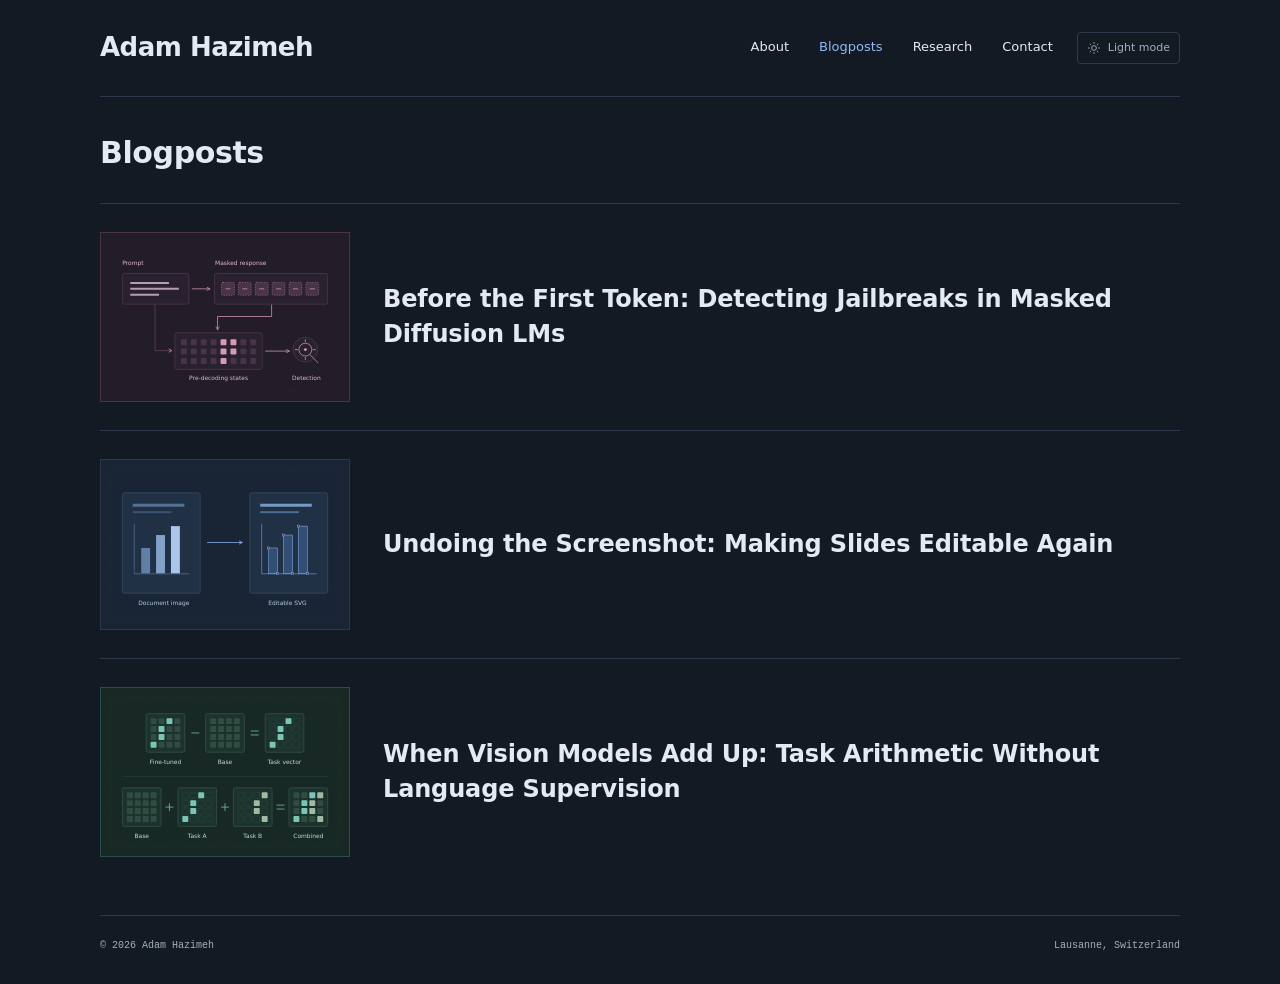
==== blog.html @ f1c30d7b "Redesign website with dark mode and upcoming blogposts" ====
<!doctype html>
<html lang="en" data-color-scheme="dark">
  <head>
    <meta charset="utf-8">
    <meta name="color-scheme" content="dark light">
    <meta name="viewport" content="width=device-width, initial-scale=1">
    <meta name="description" content="Upcoming blogposts by Adam Hazimeh on jailbreak detection, semantic document derendering, and task arithmetic.">
    <title>Blogposts — Adam Hazimeh</title>
    <link rel="icon" href="data:,">
    <script src="appearance.js"></script>
    <link rel="stylesheet" href="style.css">
  </head>
  <body>
    <a class="skip-link" href="#main">Skip to main content</a>
    <div class="page">
      <header class="site-header">
        <a class="name" href="index.html">Adam Hazimeh</a>
        <div class="header-actions">
          <nav class="site-nav" aria-label="Main navigation">
            <a href="index.html#about">About</a>
            <a href="blog.html" aria-current="page">Blogposts</a>
            <a href="index.html#publications">Research</a>
            <a href="index.html#contact">Contact</a>
          </nav>
          <button class="theme-toggle" type="button" data-theme-toggle aria-label="Switch to light mode" aria-pressed="false" hidden>
            <svg viewBox="0 0 20 20" aria-hidden="true" fill="none" stroke="currentColor" stroke-width="1.3">
              <circle cx="10" cy="10" r="3.4" />
              <path d="M10 1.5V4M10 16V18.5M1.5 10H4M16 10H18.5M4 4L5.8 5.8M14.2 14.2L16 16M4 16L5.8 14.2M14.2 5.8L16 4" />
            </svg>
            <span data-theme-label>Light mode</span>
          </button>
        </div>
      </header>
      <main id="main">
        <header class="writing-hero">
          <h1>Blogposts</h1>
        </header>
        <section aria-label="Upcoming blogposts">
          <ul class="post-list blog-posts">
            <li class="post">
              <div class="post-illustration" data-topic="alignment">
                <img class="theme-image-light" src="illustrations/jailbreak-detection.svg" width="500" height="340" alt="A prompt and masked response tokens lead to inspection of internal model states before decoding." loading="lazy">
                <img class="theme-image-dark" src="illustrations/jailbreak-detection-dark.svg" width="500" height="340" alt="A prompt and masked response tokens lead to inspection of internal model states before decoding." loading="lazy">
              </div>
              <h2 class="post-title">Before the First Token: Detecting Jailbreaks in Masked Diffusion LMs</h2>
            </li>
            <li class="post">
              <div class="post-illustration" data-topic="derendering">
                <img class="theme-image-light" src="illustrations/derendering.svg" width="500" height="340" alt="A document image reconstructed as editable vector shapes." loading="lazy">
                <img class="theme-image-dark" src="illustrations/derendering-dark.svg" width="500" height="340" alt="A document image reconstructed as editable vector shapes." loading="lazy">
              </div>
              <h2 class="post-title">Undoing the Screenshot: Making Slides Editable Again</h2>
            </li>
            <li class="post">
              <div class="post-illustration" data-topic="merging">
                <img class="theme-image-light" src="illustrations/task-arithmetic.svg" width="500" height="340" alt="Subtracting base-model weights from fine-tuned weights gives a task vector; adding task vectors to the base combines weight changes." loading="lazy">
                <img class="theme-image-dark" src="illustrations/task-arithmetic-dark.svg" width="500" height="340" alt="Subtracting base-model weights from fine-tuned weights gives a task vector; adding task vectors to the base combines weight changes." loading="lazy">
              </div>
              <h2 class="post-title">When Vision Models Add Up: Task Arithmetic Without Language Supervision</h2>
            </li>
          </ul>
        </section>
      </main>
      <footer class="site-footer">
        <span>© 2026 Adam Hazimeh</span>
        <span>Lausanne, Switzerland</span>
      </footer>
    </div>
  </body>
</html>
---- style.css ----
:root {
  color-scheme: dark;
  --paper: #131a23;
  --ink: #e3eaf3;
  --muted: #a3afc0;
  --accent: #91b9f6;
  --line: #2d394a;
  --tint: #1b2634;
  --selection: #354a65;
  --alignment-accent: #d69ab5;
  --alignment-line: #4a3443;
  --alignment-surface: #231c29;
  --merging-accent: #79c6b7;
  --merging-line: #294d48;
  --merging-surface: #182925;
}

:root[data-color-scheme="light"] {
  color-scheme: light;
  --paper: #f8f9fb;
  --ink: #202735;
  --muted: #677080;
  --accent: #2454cb;
  --line: #d8dee7;
  --tint: #edf1f8;
  --selection: #c9d8ff;
  --alignment-accent: #803657;
  --alignment-line: #b49aad;
  --alignment-surface: #f4eff5;
  --merging-accent: #176b61;
  --merging-line: #a7c0b5;
  --merging-surface: #eff6f3;
}

*, *::before, *::after { box-sizing: border-box; }
html { scroll-behavior: smooth; scroll-padding-top: 2rem; }
body {
  margin: 0;
  color: var(--ink);
  background: var(--paper);
  font: 14px/1.75 system-ui, -apple-system, BlinkMacSystemFont, 'Segoe UI', sans-serif;
  -webkit-font-smoothing: antialiased;
}
button { font: inherit; }
a { color: inherit; text-underline-offset: .2em; }
a:hover { text-decoration-thickness: 2px; }
img, svg { display: block; max-width: 100%; }
h1, h2, h3, p, figure { margin: 0; }
::selection { background: var(--selection); color: var(--ink); }
:focus-visible { outline: 2px solid var(--accent); outline-offset: 5px; border-radius: 2px; }
.skip-link {
  position: fixed;
  left: 1rem;
  top: -5rem;
  z-index: 100;
  padding: .7rem 1rem;
  color: #111;
  background: #fff;
}
.skip-link:focus { top: 1rem; }
.sr-only {
  position: absolute;
  width: 1px;
  height: 1px;
  padding: 0;
  margin: -1px;
  overflow: hidden;
  clip: rect(0, 0, 0, 0);
  white-space: nowrap;
  border: 0;
}

.page { max-width: 1168px; padding: 0 44px; margin: auto; }
.site-header {
  display: flex;
  align-items: center;
  justify-content: space-between;
  gap: 1.5rem;
  padding: 25px 0;
  border-bottom: 1px solid var(--line);
}
.site-identity { font: inherit; }
.name { font-size: 26px; font-weight: 700; letter-spacing: -.5px; white-space: nowrap; text-decoration: none; }
.header-actions { display: flex; align-items: center; gap: 24px; }
.site-nav { display: flex; gap: 30px; font-size: 13px; }
.site-nav a { text-decoration: none; }
.site-nav a[aria-current] { color: var(--accent); }
.theme-toggle {
  display: inline-flex;
  align-items: center;
  gap: 7px;
  padding: 7px 9px;
  color: var(--muted);
  background: transparent;
  border: 1px solid var(--line);
  border-radius: 4px;
  font-size: 11px;
  line-height: 1.5;
  white-space: nowrap;
  cursor: pointer;
}
.theme-toggle[hidden] { display: none; }
.theme-toggle:hover { color: var(--ink); border-color: var(--muted); }
.theme-toggle svg { width: 14px; height: 14px; }
.theme-image-light { display: none; }
:root[data-color-scheme="light"] .theme-image-light { display: block; }
:root[data-color-scheme="light"] .theme-image-dark { display: none; }

.hero {
  display: grid;
  grid-template-columns: minmax(0, 1.35fr) minmax(0, 1fr);
  align-items: center;
  gap: 54px;
  padding: 39px 0 38px;
}
.intro { max-width: 650px; font-size: 15px; line-height: 1.9; }
.intro a { text-decoration-color: var(--line); }
.profile-research { margin-top: 17px; font-size: 15px; line-height: 1.9; }
.profile-background { max-width: 620px; margin-top: 17px; color: var(--muted); font-size: 13px; line-height: 1.9; }
.hero-links { display: flex; flex-wrap: wrap; gap: 23px; margin-top: 24px; color: var(--accent); font-size: 12px; }
.text-link { display: inline-flex; align-items: baseline; gap: .5rem; text-decoration: none; }
.text-link:hover { text-decoration: underline; }

/* Each slide keeps its topic palette when shown in the static gallery. */
[data-theme="alignment"] { --topic-accent: var(--alignment-accent); --topic-line: var(--alignment-line); }
[data-theme="merging"] { --topic-accent: var(--merging-accent); --topic-line: var(--merging-line); }
.research-slideshow { min-width: 0; align-self: center; }
.illustration-slide + .illustration-slide { margin-top: 22px; }
.is-rotating .illustration-slide { margin: 0; }
.illustration-slide[hidden] { display: none; }
.illustration-slide img { width: 100%; height: auto; border: 1px solid var(--topic-line); }
.illustration-slide figcaption { min-height: 50px; padding-top: 12px; color: var(--muted); font-size: 12px; line-height: 1.7; }
.illustration-slide figcaption strong { color: var(--topic-accent); font-weight: 550; }
.slide-progress { display: none; width: 100%; height: 2px; margin-top: 11px; overflow: hidden; background: var(--topic-line); }
.is-rotating .slide-progress { display: block; }
.slide-progress-fill { display: block; width: 100%; height: 100%; background: var(--topic-accent); transform: scaleX(0); transform-origin: left center; }

.content-section { margin-bottom: 38px; }
.section-head { display: flex; align-items: baseline; justify-content: space-between; gap: 1.5rem; margin-bottom: 12px; }
.section-head h2 { font-size: 21px; font-weight: 600; letter-spacing: -.2px; }
.section-head > a { color: var(--accent); font-size: 12px; }
.section-note { margin-bottom: 14px; color: var(--muted); font-size: 11px; line-height: 1.6; }
.post-list, .publication-list { list-style: none; padding: 0; margin: 0; }
.writing-section { padding-top: 25px; }
.post {
  display: grid;
  grid-template-columns: 190px minmax(0, 1fr);
  gap: 0 27px;
  padding: 24px 0;
  border-top: 1px solid var(--line);
}
.post-illustration { grid-column: 1; grid-row: 1; align-self: start; border: 1px solid var(--line); background: var(--tint); }
.post-illustration img { width: 100%; height: auto; }
.post-illustration[data-topic="alignment"] { border-color: var(--alignment-line); background: var(--alignment-surface); }
.post-illustration[data-topic="merging"] { border-color: var(--merging-line); background: var(--merging-surface); }
.post-title { display: inline-block; grid-column: 2; grid-row: 1; align-self: center; font-size: 21px; font-weight: 550; line-height: 1.45; letter-spacing: -.15px; }
.writing-hero { padding: 36px 0 31px; }
.writing-hero h1 { font-size: 30px; font-weight: 600; line-height: 1.3; letter-spacing: -.4px; }
.blog-posts { padding-bottom: 30px; }
.blog-posts .post { grid-template-columns: 250px minmax(0, 1fr); column-gap: 33px; padding: 28px 0; }
.blog-posts .post-title { font-size: 24px; }

.publication {
  display: grid;
  grid-template-columns: 51px minmax(0, 1fr);
  gap: 19px;
  padding: 24px 0;
  border-top: 1px solid var(--line);
}
.publication-year { padding-top: 4px; color: var(--muted); font: 11px/1.7 ui-monospace, SFMono-Regular, Menlo, monospace; }
.publication-info { display: grid; grid-template-columns: minmax(0, 1fr) 180px; column-gap: 40px; }
.publication-title { display: inline-block; font-size: 16px; font-weight: 550; line-height: 1.55; text-decoration: none; }
a.publication-title:hover { text-decoration: underline; }
.publication-authors { grid-column: 1; margin-top: 7px; color: var(--muted); font-size: 12px; line-height: 1.75; }
.publication-authors strong { font-weight: 600; }
.publication-venue { grid-column: 2; grid-row: 1 / span 2; align-self: start; padding-top: 3px; color: var(--accent); font-size: 11px; line-height: 1.8; }

.contact-section { display: grid; grid-template-columns: 1fr 1fr; column-gap: 60px; align-items: start; padding-top: 30px; }
.contact-section .section-head { grid-column: 1 / -1; }
.contact-section .email { color: var(--accent); font-size: 18px; text-decoration: none; }
.contact-section p { grid-column: 1; margin-top: 12px; color: var(--muted); font-size: 12px; }
.contact-links { display: flex; flex-wrap: wrap; gap: 9px 20px; grid-column: 2; grid-row: 2; justify-content: flex-end; padding-top: 5px; font-size: 12px; }
.contact-links a { text-decoration: none; }
.contact-links a:hover { text-decoration: underline; }
.site-footer { display: flex; justify-content: space-between; gap: 1rem; padding: 22px 0 30px; border-top: 1px solid var(--line); color: var(--muted); font: 10px/1.6 ui-monospace, SFMono-Regular, Menlo, monospace; }

@media (max-width: 1050px) {
  .header-actions { gap: 17px; }
  .site-nav { gap: 20px; }
  .hero { align-items: start; gap: 32px; }
  .intro, .profile-research { font-size: 14px; }
  .publication-info { grid-template-columns: minmax(0, 1fr) 160px; gap: 0 26px; }
}

@media (max-width: 720px) {
  .page { padding-inline: 23px; }
  .site-header { display: grid; grid-template-columns: 1fr auto; gap: 18px 12px; }
  .site-header > .site-identity, .site-header > .name { grid-column: 1; grid-row: 1; }
  .header-actions { display: contents; }
  .name { font-size: 24px; }
  .site-nav { grid-column: 1 / -1; grid-row: 2; flex-wrap: wrap; gap: 24px; font-size: 12px; }
  .theme-toggle { grid-column: 2; grid-row: 1; padding: 6px 7px; font-size: 10px; }
  .hero { grid-template-columns: 1fr; gap: 31px; padding: 34px 0; }
  .intro, .profile-research { line-height: 1.85; }
  .profile-background { font-size: 12px; }
  .hero-links { gap: 20px; font-size: 11px; }
  .research-slideshow { width: 100%; max-width: 500px; }
  .illustration-slide figcaption { font-size: 11px; }
  .section-head h2 { font-size: 20px; }
  .section-head > a { font-size: 11px; }
  .post, .blog-posts .post { display: block; padding: 22px 0; }
  .post-illustration { margin-bottom: 18px; }
  .post-title, .blog-posts .post-title { font-size: 20px; }
  .writing-hero h1 { font-size: 28px; letter-spacing: -.35px; }
  .publication { grid-template-columns: 33px minmax(0, 1fr); gap: 12px; padding: 22px 0; }
  .publication-info { display: block; }
  .publication-authors, .publication-venue { font-size: 11px; }
  .publication-venue { margin-top: 8px; }
  .contact-section { display: block; }
  .contact-section p { margin: 14px 0; }
  .contact-links { justify-content: flex-start; padding-top: 0; }
  .site-footer { flex-wrap: wrap; }
}

@media (max-width: 600px) {
  .section-head { gap: .6rem; }
}

@media (max-width: 360px) {
  .theme-toggle [data-theme-label] { display: none; }
  .theme-toggle { padding: 8px; }
  .site-nav { gap: 16px; }
}

@media (prefers-reduced-motion: reduce) {
  html { scroll-behavior: auto; }
}

@media print {
  :root, :root[data-color-scheme="light"] { color-scheme: light; --paper: #fff; --ink: #111; --muted: #555; --line: #ddd; --tint: #f4f4f4; --accent: #2454cb; }
  body { background: #fff; color: #000; }
  a { text-decoration: none; }
  .site-nav, .skip-link, .theme-toggle, .slide-progress, .theme-image-dark { display: none !important; }
  .theme-image-light { display: block !important; }
}
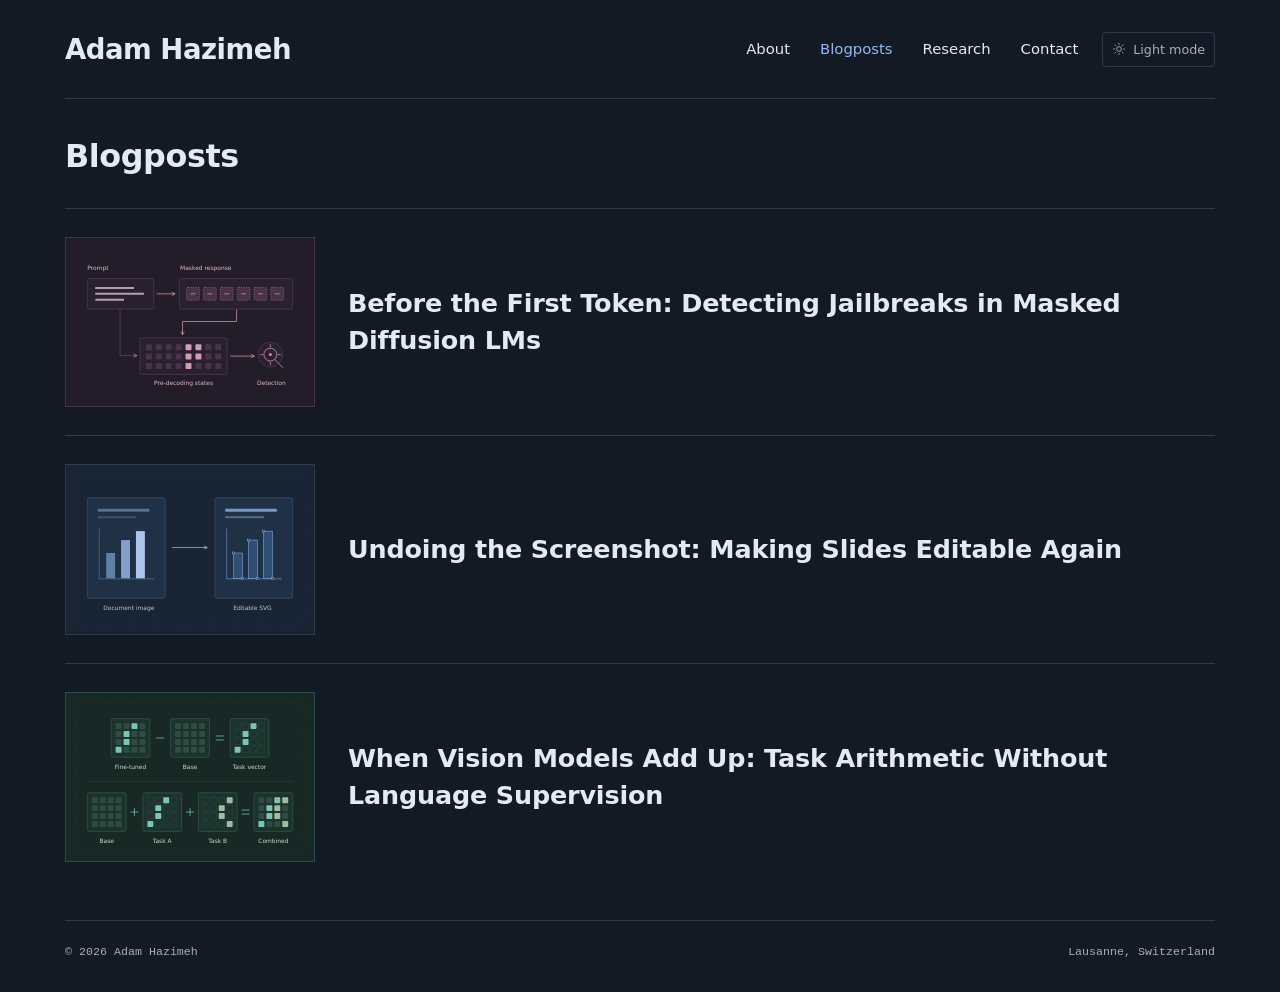
==== commit 8ca47557: "Refresh cached stylesheet after typography update" ====
--- a/blog.html
+++ b/blog.html
@@ -8,7 +8,7 @@
     <title>Blogposts — Adam Hazimeh</title>
     <link rel="icon" href="data:,">
     <script src="appearance.js"></script>
-    <link rel="stylesheet" href="style.css">
+    <link rel="stylesheet" href="style.css?v=af17ea6">
   </head>
   <body>
     <a class="skip-link" href="#main">Skip to main content</a>
--- a/style.css
+++ b/style.css
@@ -33,12 +33,17 @@
 }
 
 *, *::before, *::after { box-sizing: border-box; }
-html { scroll-behavior: smooth; scroll-padding-top: 2rem; }
+html {
+  /* Scale gently on wider screens while respecting the browser's base font size. */
+  font-size: clamp(1rem, .8rem + .325vw, 1.25rem);
+  scroll-behavior: smooth;
+  scroll-padding-top: 2rem;
+}
 body {
   margin: 0;
   color: var(--ink);
   background: var(--paper);
-  font: 14px/1.75 system-ui, -apple-system, BlinkMacSystemFont, 'Segoe UI', sans-serif;
+  font: 1rem/1.75 system-ui, -apple-system, BlinkMacSystemFont, 'Segoe UI', sans-serif;
   -webkit-font-smoothing: antialiased;
 }
 button { font: inherit; }
@@ -70,7 +75,7 @@
   border: 0;
 }
 
-.page { max-width: 1168px; padding: 0 44px; margin: auto; }
+.page { max-width: 73rem; padding: 0 44px; margin: auto; }
 .site-header {
   display: flex;
   align-items: center;
@@ -80,9 +85,9 @@
   border-bottom: 1px solid var(--line);
 }
 .site-identity { font: inherit; }
-.name { font-size: 26px; font-weight: 700; letter-spacing: -.5px; white-space: nowrap; text-decoration: none; }
+.name { font-size: 1.625rem; font-weight: 700; letter-spacing: -.5px; white-space: nowrap; text-decoration: none; }
 .header-actions { display: flex; align-items: center; gap: 24px; }
-.site-nav { display: flex; gap: 30px; font-size: 13px; }
+.site-nav { display: flex; gap: 30px; font-size: .875rem; }
 .site-nav a { text-decoration: none; }
 .site-nav a[aria-current] { color: var(--accent); }
 .theme-toggle {
@@ -94,7 +99,7 @@
   background: transparent;
   border: 1px solid var(--line);
   border-radius: 4px;
-  font-size: 11px;
+  font-size: .75rem;
   line-height: 1.5;
   white-space: nowrap;
   cursor: pointer;
@@ -113,11 +118,11 @@
   gap: 54px;
   padding: 39px 0 38px;
 }
-.intro { max-width: 650px; font-size: 15px; line-height: 1.9; }
+.intro { max-width: 40rem; line-height: 1.9; }
 .intro a { text-decoration-color: var(--line); }
-.profile-research { margin-top: 17px; font-size: 15px; line-height: 1.9; }
-.profile-background { max-width: 620px; margin-top: 17px; color: var(--muted); font-size: 13px; line-height: 1.9; }
-.hero-links { display: flex; flex-wrap: wrap; gap: 23px; margin-top: 24px; color: var(--accent); font-size: 12px; }
+.profile-research { margin-top: 17px; line-height: 1.9; }
+.profile-background { max-width: 40rem; margin-top: 17px; color: var(--muted); font-size: .875rem; line-height: 1.9; }
+.hero-links { display: flex; flex-wrap: wrap; gap: 23px; margin-top: 24px; color: var(--accent); font-size: .8125rem; }
 .text-link { display: inline-flex; align-items: baseline; gap: .5rem; text-decoration: none; }
 .text-link:hover { text-decoration: underline; }
 
@@ -129,7 +134,7 @@
 .is-rotating .illustration-slide { margin: 0; }
 .illustration-slide[hidden] { display: none; }
 .illustration-slide img { width: 100%; height: auto; border: 1px solid var(--topic-line); }
-.illustration-slide figcaption { min-height: 50px; padding-top: 12px; color: var(--muted); font-size: 12px; line-height: 1.7; }
+.illustration-slide figcaption { min-height: calc(3.4em + 12px); padding-top: 12px; color: var(--muted); font-size: .8125rem; line-height: 1.7; }
 .illustration-slide figcaption strong { color: var(--topic-accent); font-weight: 550; }
 .slide-progress { display: none; width: 100%; height: 2px; margin-top: 11px; overflow: hidden; background: var(--topic-line); }
 .is-rotating .slide-progress { display: block; }
@@ -137,9 +142,9 @@
 
 .content-section { margin-bottom: 38px; }
 .section-head { display: flex; align-items: baseline; justify-content: space-between; gap: 1.5rem; margin-bottom: 12px; }
-.section-head h2 { font-size: 21px; font-weight: 600; letter-spacing: -.2px; }
-.section-head > a { color: var(--accent); font-size: 12px; }
-.section-note { margin-bottom: 14px; color: var(--muted); font-size: 11px; line-height: 1.6; }
+.section-head h2 { font-size: 1.375rem; font-weight: 600; letter-spacing: -.2px; }
+.section-head > a { color: var(--accent); font-size: .8125rem; }
+.section-note { margin-bottom: 14px; color: var(--muted); font-size: .75rem; line-height: 1.6; }
 .post-list, .publication-list { list-style: none; padding: 0; margin: 0; }
 .writing-section { padding-top: 25px; }
 .post {
@@ -153,12 +158,12 @@
 .post-illustration img { width: 100%; height: auto; }
 .post-illustration[data-topic="alignment"] { border-color: var(--alignment-line); background: var(--alignment-surface); }
 .post-illustration[data-topic="merging"] { border-color: var(--merging-line); background: var(--merging-surface); }
-.post-title { display: inline-block; grid-column: 2; grid-row: 1; align-self: center; font-size: 21px; font-weight: 550; line-height: 1.45; letter-spacing: -.15px; }
+.post-title { display: inline-block; grid-column: 2; grid-row: 1; align-self: center; font-size: 1.375rem; font-weight: 550; line-height: 1.45; letter-spacing: -.15px; }
 .writing-hero { padding: 36px 0 31px; }
-.writing-hero h1 { font-size: 30px; font-weight: 600; line-height: 1.3; letter-spacing: -.4px; }
+.writing-hero h1 { font-size: 1.875rem; font-weight: 600; line-height: 1.3; letter-spacing: -.4px; }
 .blog-posts { padding-bottom: 30px; }
 .blog-posts .post { grid-template-columns: 250px minmax(0, 1fr); column-gap: 33px; padding: 28px 0; }
-.blog-posts .post-title { font-size: 24px; }
+.blog-posts .post-title { font-size: 1.5rem; }
 
 .publication {
   display: grid;
@@ -167,54 +172,51 @@
   padding: 24px 0;
   border-top: 1px solid var(--line);
 }
-.publication-year { padding-top: 4px; color: var(--muted); font: 11px/1.7 ui-monospace, SFMono-Regular, Menlo, monospace; }
-.publication-info { display: grid; grid-template-columns: minmax(0, 1fr) 180px; column-gap: 40px; }
-.publication-title { display: inline-block; font-size: 16px; font-weight: 550; line-height: 1.55; text-decoration: none; }
+.publication-year { padding-top: 4px; color: var(--muted); font: .75rem/1.7 ui-monospace, SFMono-Regular, Menlo, monospace; }
+.publication-info { display: grid; grid-template-columns: minmax(0, 1fr) 12rem; column-gap: 40px; }
+.publication-title { display: inline-block; font-size: 1.0625rem; font-weight: 550; line-height: 1.55; text-decoration: none; }
 a.publication-title:hover { text-decoration: underline; }
-.publication-authors { grid-column: 1; margin-top: 7px; color: var(--muted); font-size: 12px; line-height: 1.75; }
+.publication-authors { grid-column: 1; margin-top: 7px; color: var(--muted); font-size: .875rem; line-height: 1.75; }
 .publication-authors strong { font-weight: 600; }
-.publication-venue { grid-column: 2; grid-row: 1 / span 2; align-self: start; padding-top: 3px; color: var(--accent); font-size: 11px; line-height: 1.8; }
+.publication-venue { grid-column: 2; grid-row: 1 / span 2; align-self: start; padding-top: 3px; color: var(--accent); font-size: .8125rem; line-height: 1.8; }
 
 .contact-section { display: grid; grid-template-columns: 1fr 1fr; column-gap: 60px; align-items: start; padding-top: 30px; }
 .contact-section .section-head { grid-column: 1 / -1; }
-.contact-section .email { color: var(--accent); font-size: 18px; text-decoration: none; }
-.contact-section p { grid-column: 1; margin-top: 12px; color: var(--muted); font-size: 12px; }
-.contact-links { display: flex; flex-wrap: wrap; gap: 9px 20px; grid-column: 2; grid-row: 2; justify-content: flex-end; padding-top: 5px; font-size: 12px; }
+.contact-section .email { color: var(--accent); font-size: 1.125rem; text-decoration: none; }
+.contact-section p { grid-column: 1; margin-top: 12px; color: var(--muted); font-size: .875rem; }
+.contact-links { display: flex; flex-wrap: wrap; gap: 9px 20px; grid-column: 2; grid-row: 2; justify-content: flex-end; padding-top: 5px; font-size: .8125rem; }
 .contact-links a { text-decoration: none; }
 .contact-links a:hover { text-decoration: underline; }
-.site-footer { display: flex; justify-content: space-between; gap: 1rem; padding: 22px 0 30px; border-top: 1px solid var(--line); color: var(--muted); font: 10px/1.6 ui-monospace, SFMono-Regular, Menlo, monospace; }
+.site-footer { display: flex; justify-content: space-between; gap: 1rem; padding: 22px 0 30px; border-top: 1px solid var(--line); color: var(--muted); font: .6875rem/1.6 ui-monospace, SFMono-Regular, Menlo, monospace; }
 
 @media (max-width: 1050px) {
   .header-actions { gap: 17px; }
   .site-nav { gap: 20px; }
   .hero { align-items: start; gap: 32px; }
-  .intro, .profile-research { font-size: 14px; }
-  .publication-info { grid-template-columns: minmax(0, 1fr) 160px; gap: 0 26px; }
-}
-
-@media (max-width: 720px) {
+  .illustration-slide figcaption { min-height: calc(5.1em + 12px); }
+  .publication-info { grid-template-columns: minmax(0, 1fr) 10rem; gap: 0 26px; }
+}
+
+@media (max-width: 50rem) {
   .page { padding-inline: 23px; }
   .site-header { display: grid; grid-template-columns: 1fr auto; gap: 18px 12px; }
   .site-header > .site-identity, .site-header > .name { grid-column: 1; grid-row: 1; }
   .header-actions { display: contents; }
-  .name { font-size: 24px; }
-  .site-nav { grid-column: 1 / -1; grid-row: 2; flex-wrap: wrap; gap: 24px; font-size: 12px; }
-  .theme-toggle { grid-column: 2; grid-row: 1; padding: 6px 7px; font-size: 10px; }
+  .name { font-size: 1.5rem; }
+  .site-nav { grid-column: 1 / -1; grid-row: 2; flex-wrap: wrap; gap: 24px; font-size: .8125rem; }
+  .theme-toggle { grid-column: 2; grid-row: 1; padding: 6px 7px; font-size: .6875rem; }
   .hero { grid-template-columns: 1fr; gap: 31px; padding: 34px 0; }
   .intro, .profile-research { line-height: 1.85; }
-  .profile-background { font-size: 12px; }
-  .hero-links { gap: 20px; font-size: 11px; }
+  .hero-links { gap: 20px; }
   .research-slideshow { width: 100%; max-width: 500px; }
-  .illustration-slide figcaption { font-size: 11px; }
-  .section-head h2 { font-size: 20px; }
-  .section-head > a { font-size: 11px; }
+  .section-head h2 { font-size: 1.25rem; }
   .post, .blog-posts .post { display: block; padding: 22px 0; }
   .post-illustration { margin-bottom: 18px; }
-  .post-title, .blog-posts .post-title { font-size: 20px; }
-  .writing-hero h1 { font-size: 28px; letter-spacing: -.35px; }
+  .post-title, .blog-posts .post-title { font-size: 1.25rem; }
+  .writing-hero h1 { font-size: 1.75rem; letter-spacing: -.35px; }
   .publication { grid-template-columns: 33px minmax(0, 1fr); gap: 12px; padding: 22px 0; }
   .publication-info { display: block; }
-  .publication-authors, .publication-venue { font-size: 11px; }
+  .publication-authors, .publication-venue { font-size: .8125rem; }
   .publication-venue { margin-top: 8px; }
   .contact-section { display: block; }
   .contact-section p { margin: 14px 0; }
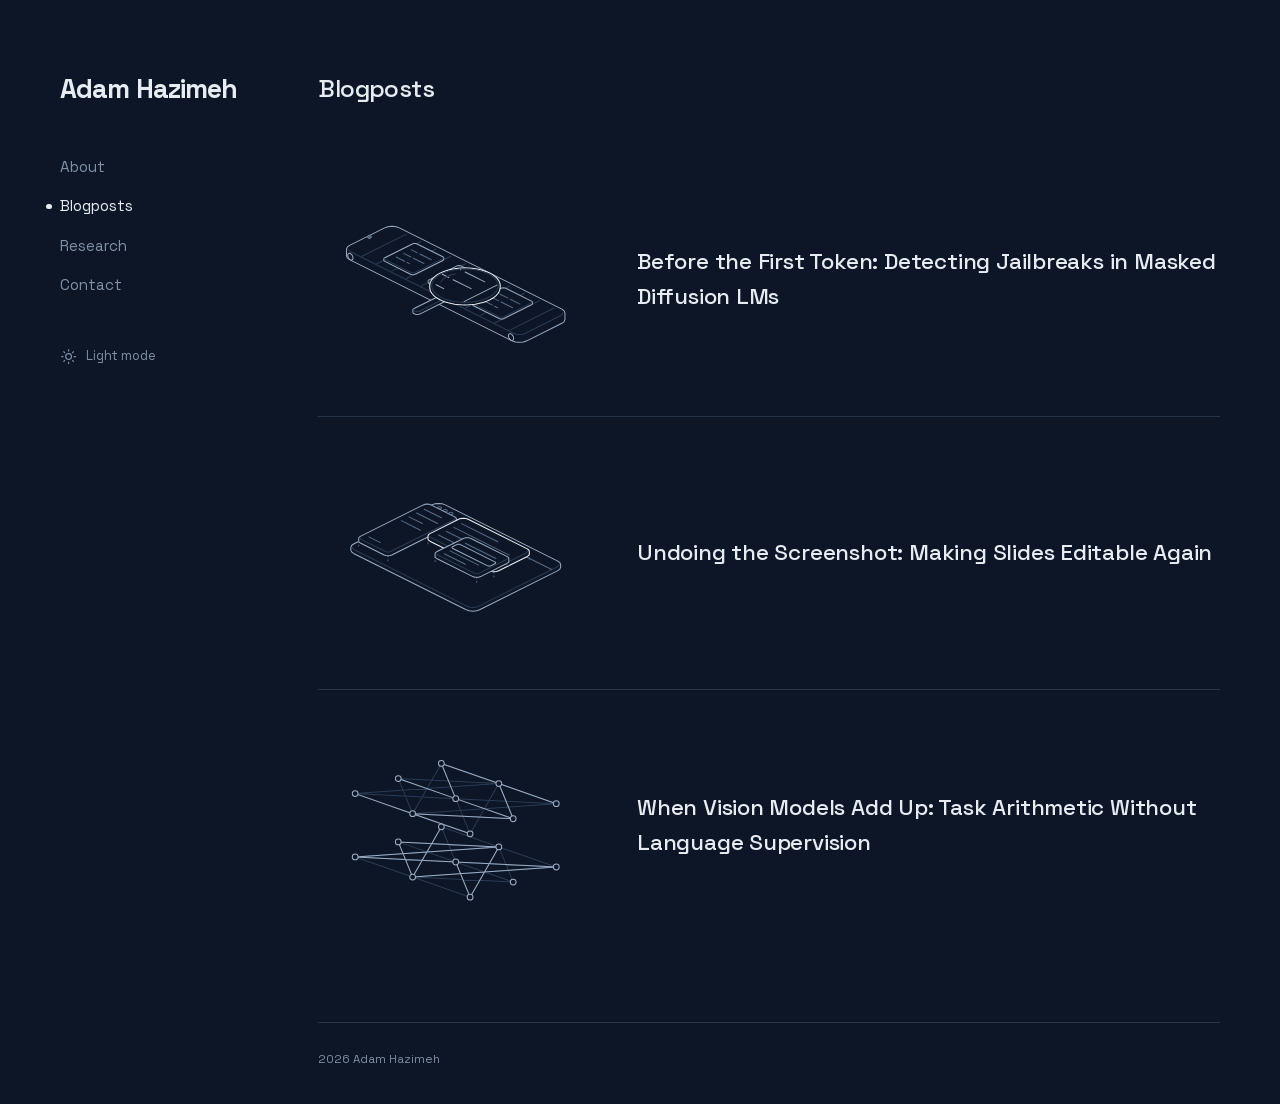
==== commit 33e05a66: "Publish Hairline design with Space Grotesk" ====
--- a/blog.html
+++ b/blog.html
@@ -2,69 +2,70 @@
 <html lang="en" data-color-scheme="dark">
   <head>
     <meta charset="utf-8">
+    <meta name="viewport" content="width=device-width, initial-scale=1">
     <meta name="color-scheme" content="dark light">
-    <meta name="viewport" content="width=device-width, initial-scale=1">
-    <meta name="description" content="Upcoming blogposts by Adam Hazimeh on jailbreak detection, semantic document derendering, and task arithmetic.">
+    <meta name="format-detection" content="email=no">
+    <meta name="description" content="Upcoming blogposts by Adam Hazimeh on AI alignment, semantic document derendering, and task arithmetic.">
     <title>Blogposts — Adam Hazimeh</title>
+    <link rel="canonical" href="https://ahazimeh.com/blog.html">
     <link rel="icon" href="data:,">
+    <link rel="preload" href="fonts/space-grotesk-latin.woff2" as="font" type="font/woff2" crossorigin>
+    <link rel="stylesheet" href="style.css?v=20261013">
     <script src="appearance.js"></script>
-    <link rel="stylesheet" href="style.css?v=af17ea6">
+    <script src="vendor/hairline-kernel.js" defer></script>
+    <script src="site.js" defer></script>
+    <script type="module" src="figures/prompt-loupe.js"></script>
+    <script type="module" src="figures/exploded.js"></script>
+    <script type="module" src="figures/model-merge.js"></script>
+    <noscript><style>.hero-figure, .post-illustration { display: none; }</style></noscript>
   </head>
   <body>
     <a class="skip-link" href="#main">Skip to main content</a>
-    <div class="page">
+    <div class="shell">
       <header class="site-header">
         <a class="name" href="index.html">Adam Hazimeh</a>
-        <div class="header-actions">
-          <nav class="site-nav" aria-label="Main navigation">
-            <a href="index.html#about">About</a>
-            <a href="blog.html" aria-current="page">Blogposts</a>
-            <a href="index.html#publications">Research</a>
-            <a href="index.html#contact">Contact</a>
-          </nav>
-          <button class="theme-toggle" type="button" data-theme-toggle aria-label="Switch to light mode" aria-pressed="false" hidden>
-            <svg viewBox="0 0 20 20" aria-hidden="true" fill="none" stroke="currentColor" stroke-width="1.3">
-              <circle cx="10" cy="10" r="3.4" />
-              <path d="M10 1.5V4M10 16V18.5M1.5 10H4M16 10H18.5M4 4L5.8 5.8M14.2 14.2L16 16M4 16L5.8 14.2M14.2 5.8L16 4" />
-            </svg>
-            <span data-theme-label>Light mode</span>
-          </button>
-        </div>
+        <nav class="site-nav" aria-label="Main navigation">
+          <a href="index.html#about">About</a>
+          <a href="blog.html" aria-current="page">Blogposts</a>
+          <a href="index.html#publications">Research</a>
+          <a href="index.html#contact">Contact</a>
+        </nav>
+        <button class="theme-toggle" type="button" data-theme-toggle aria-label="Switch to light mode" aria-pressed="false" hidden>
+          <svg viewBox="0 0 20 20" aria-hidden="true" fill="none" stroke="currentColor" stroke-width="1.3">
+            <circle cx="10" cy="10" r="3.4" />
+            <path d="M10 1.5V4M10 16V18.5M1.5 10H4M16 10H18.5M4 4L5.8 5.8M14.2 14.2L16 16M4 16L5.8 14.2M14.2 5.8L16 4" />
+          </svg>
+          <span data-theme-label>Light mode</span>
+        </button>
       </header>
-      <main id="main">
-        <header class="writing-hero">
-          <h1>Blogposts</h1>
-        </header>
-        <section aria-label="Upcoming blogposts">
-          <ul class="post-list blog-posts">
-            <li class="post">
-              <div class="post-illustration" data-topic="alignment">
-                <img class="theme-image-light" src="illustrations/jailbreak-detection.svg" width="500" height="340" alt="A prompt and masked response tokens lead to inspection of internal model states before decoding." loading="lazy">
-                <img class="theme-image-dark" src="illustrations/jailbreak-detection-dark.svg" width="500" height="340" alt="A prompt and masked response tokens lead to inspection of internal model states before decoding." loading="lazy">
-              </div>
-              <h2 class="post-title">Before the First Token: Detecting Jailbreaks in Masked Diffusion LMs</h2>
-            </li>
-            <li class="post">
-              <div class="post-illustration" data-topic="derendering">
-                <img class="theme-image-light" src="illustrations/derendering.svg" width="500" height="340" alt="A document image reconstructed as editable vector shapes." loading="lazy">
-                <img class="theme-image-dark" src="illustrations/derendering-dark.svg" width="500" height="340" alt="A document image reconstructed as editable vector shapes." loading="lazy">
-              </div>
-              <h2 class="post-title">Undoing the Screenshot: Making Slides Editable Again</h2>
-            </li>
-            <li class="post">
-              <div class="post-illustration" data-topic="merging">
-                <img class="theme-image-light" src="illustrations/task-arithmetic.svg" width="500" height="340" alt="Subtracting base-model weights from fine-tuned weights gives a task vector; adding task vectors to the base combines weight changes." loading="lazy">
-                <img class="theme-image-dark" src="illustrations/task-arithmetic-dark.svg" width="500" height="340" alt="Subtracting base-model weights from fine-tuned weights gives a task vector; adding task vectors to the base combines weight changes." loading="lazy">
-              </div>
-              <h2 class="post-title">When Vision Models Add Up: Task Arithmetic Without Language Supervision</h2>
-            </li>
-          </ul>
-        </section>
-      </main>
-      <footer class="site-footer">
-        <span>© 2026 Adam Hazimeh</span>
-        <span>Lausanne, Switzerland</span>
-      </footer>
+      <div class="main">
+        <main id="main">
+          <header class="writing-hero"><h1>Blogposts</h1></header>
+          <section aria-label="Upcoming blogposts">
+            <ul class="post-list blog-posts">
+              <li class="post">
+                <div class="post-illustration">
+                  <div class="figure-stage" data-figure="prompt-loupe" tabindex="0" aria-label="Prompt cards travel beneath a magnifying glass. Hover or focus to pause and inspect them."></div>
+                </div>
+                <h2 class="post-title">Before the First Token: Detecting Jailbreaks in Masked Diffusion LMs</h2>
+              </li>
+              <li class="post">
+                <div class="post-illustration">
+                  <div class="figure-stage" data-figure="exploded" aria-label="A document window separating into editable layers."></div>
+                </div>
+                <h2 class="post-title">Undoing the Screenshot: Making Slides Editable Again</h2>
+              </li>
+              <li class="post">
+                <div class="post-illustration">
+                  <div class="figure-stage" data-figure="model-merge" data-play tabindex="0" aria-label="Two flat neural networks form a stack and collapse into one layer. Move toward the center or use the arrow keys to combine the models; Escape separates them."></div>
+                </div>
+                <h2 class="post-title">When Vision Models Add Up: Task Arithmetic Without Language Supervision</h2>
+              </li>
+            </ul>
+          </section>
+        </main>
+        <footer class="site-footer"><span>2026 Adam Hazimeh</span></footer>
+      </div>
     </div>
   </body>
 </html>
--- a/style.css
+++ b/style.css
@@ -1,247 +1,169 @@
+@font-face {
+  font-family: 'Space Grotesk';
+  font-style: normal;
+  font-weight: 300 700;
+  font-display: swap;
+  src: url(fonts/space-grotesk-latin-ext.woff2) format('woff2');
+  unicode-range: U+0100-02BA, U+02BD-02C5, U+02C7-02CC, U+02CE-02D7, U+02DD-02FF, U+0304, U+0308, U+0329, U+1D00-1DBF, U+1E00-1E9F, U+1EF2-1EFF, U+2020, U+20A0-20AB, U+20AD-20C4, U+2113, U+2C60-2C7F, U+A720-A7FF;
+}
+
+@font-face {
+  font-family: 'Space Grotesk';
+  font-style: normal;
+  font-weight: 300 700;
+  font-display: swap;
+  src: url(fonts/space-grotesk-latin.woff2) format('woff2');
+  unicode-range: U+0000-00FF, U+0131, U+0152-0153, U+02BB-02BC, U+02C6, U+02DA, U+02DC, U+0304, U+0308, U+0329, U+2000-206F, U+20AC, U+2122, U+2191, U+2193, U+2212, U+2215, U+FEFF, U+FFFD;
+}
+
 :root {
   color-scheme: dark;
-  --paper: #131a23;
-  --ink: #e3eaf3;
-  --muted: #a3afc0;
-  --accent: #91b9f6;
-  --line: #2d394a;
-  --tint: #1b2634;
-  --selection: #354a65;
-  --alignment-accent: #d69ab5;
-  --alignment-line: #4a3443;
-  --alignment-surface: #231c29;
-  --merging-accent: #79c6b7;
-  --merging-line: #294d48;
-  --merging-surface: #182925;
-}
-
-:root[data-color-scheme="light"] {
-  color-scheme: light;
-  --paper: #f8f9fb;
-  --ink: #202735;
-  --muted: #677080;
-  --accent: #2454cb;
-  --line: #d8dee7;
-  --tint: #edf1f8;
-  --selection: #c9d8ff;
-  --alignment-accent: #803657;
-  --alignment-line: #b49aad;
-  --alignment-surface: #f4eff5;
-  --merging-accent: #176b61;
-  --merging-line: #a7c0b5;
-  --merging-surface: #eff6f3;
-}
-
-*, *::before, *::after { box-sizing: border-box; }
-html {
-  /* Scale gently on wider screens while respecting the browser's base font size. */
-  font-size: clamp(1rem, .8rem + .325vw, 1.25rem);
+  --paper: #0c1626;
+  --ink: #e7ecf3;
+  --muted: #a4b0c3;
+  --quiet: #7f90a7;
+  --line: #253348;
+  --link: #c1d3e7;
+  --hairline-plate: var(--paper);
+  --hairline-hi: #f0f4fa;
+  --hairline-edge: #9cadc4;
+  --hairline-mid: #556b86;
+  --hairline-lo: #2a3b53;
+  --hairline-stroke: 1;
+  font-size: clamp(1rem, .82rem + .32vw, 1.2rem);
   scroll-behavior: smooth;
   scroll-padding-top: 2rem;
 }
-body {
-  margin: 0;
-  color: var(--ink);
-  background: var(--paper);
-  font: 1rem/1.75 system-ui, -apple-system, BlinkMacSystemFont, 'Segoe UI', sans-serif;
-  -webkit-font-smoothing: antialiased;
+:root[data-color-scheme="light"] {
+  color-scheme: light;
+  --paper: #f4f5f7;
+  --ink: #1c2b3d;
+  --muted: #4e6075;
+  --quiet: #64758a;
+  --line: #d4dbe3;
+  --link: #244665;
+  --hairline-hi: #152b43;
+  --hairline-edge: #405974;
+  --hairline-mid: #71849a;
+  --hairline-lo: #a9b6c6;
 }
+* { box-sizing: border-box; }
+body { margin: 0; background: var(--paper); color: var(--ink); font: 1rem/1.75 'Space Grotesk', system-ui, sans-serif; -webkit-font-smoothing: antialiased; }
+h1, h2, h3, p, figure { margin: 0; }
+a { color: inherit; text-underline-offset: .22em; text-decoration-thickness: 1px; }
+a:hover { color: var(--ink); text-decoration-color: currentColor; }
 button { font: inherit; }
-a { color: inherit; text-underline-offset: .2em; }
-a:hover { text-decoration-thickness: 2px; }
-img, svg { display: block; max-width: 100%; }
-h1, h2, h3, p, figure { margin: 0; }
-::selection { background: var(--selection); color: var(--ink); }
-:focus-visible { outline: 2px solid var(--accent); outline-offset: 5px; border-radius: 2px; }
-.skip-link {
-  position: fixed;
-  left: 1rem;
-  top: -5rem;
-  z-index: 100;
-  padding: .7rem 1rem;
-  color: #111;
-  background: #fff;
-}
+img, svg { max-width: 100%; display: block; }
+::selection { color: var(--ink); background: var(--line); }
+:focus-visible { outline: 2px solid var(--link); outline-offset: 6px; }
+.sr-only { position: absolute; width: 1px; height: 1px; overflow: hidden; clip-path: inset(50%); white-space: nowrap; }
+.skip-link { position: fixed; z-index: 10; top: -5rem; left: 1rem; padding: .5rem 1rem; background: var(--paper); }
 .skip-link:focus { top: 1rem; }
-.sr-only {
-  position: absolute;
-  width: 1px;
-  height: 1px;
-  padding: 0;
-  margin: -1px;
-  overflow: hidden;
-  clip: rect(0, 0, 0, 0);
-  white-space: nowrap;
-  border: 0;
-}
-
-.page { max-width: 73rem; padding: 0 44px; margin: auto; }
-.site-header {
-  display: flex;
-  align-items: center;
-  justify-content: space-between;
-  gap: 1.5rem;
-  padding: 25px 0;
-  border-bottom: 1px solid var(--line);
-}
-.site-identity { font: inherit; }
-.name { font-size: 1.625rem; font-weight: 700; letter-spacing: -.5px; white-space: nowrap; text-decoration: none; }
-.header-actions { display: flex; align-items: center; gap: 24px; }
-.site-nav { display: flex; gap: 30px; font-size: .875rem; }
-.site-nav a { text-decoration: none; }
-.site-nav a[aria-current] { color: var(--accent); }
-.theme-toggle {
-  display: inline-flex;
-  align-items: center;
-  gap: 7px;
-  padding: 7px 9px;
-  color: var(--muted);
-  background: transparent;
-  border: 1px solid var(--line);
-  border-radius: 4px;
-  font-size: .75rem;
-  line-height: 1.5;
-  white-space: nowrap;
-  cursor: pointer;
-}
+.shell { max-width: 85rem; padding: 4.2rem 3.5rem 0; margin: auto; display: grid; grid-template-columns: 11rem minmax(0, 1fr); column-gap: 4rem; }
+.site-header { position: sticky; align-self: start; top: 4.2rem; }
+.site-identity { font-size: inherit; }
+.name { display: inline-block; font-size: 1.55rem; line-height: 1.3; font-weight: 700; letter-spacing: -.055rem; text-decoration: none; white-space: nowrap; }
+.site-nav { display: grid; gap: .75rem; margin-top: 2.7rem; font-size: .88rem; }
+.site-nav a { width: fit-content; color: var(--quiet); text-decoration: none; }
+.site-nav a:hover, .site-nav a[aria-current] { color: var(--ink); }
+.site-nav a[aria-current]::before { content: ''; width: .3rem; height: .3rem; border-radius: 50%; background: currentColor; display: inline-block; margin: 0 .5rem .12rem -.8rem; }
+.theme-toggle { display: inline-flex; align-items: center; gap: .5rem; margin-top: 2.5rem; padding: .2rem 0; border: 0; background: transparent; color: var(--quiet); font-size: .75rem; cursor: pointer; }
+.theme-toggle:hover { color: var(--ink); }
 .theme-toggle[hidden] { display: none; }
-.theme-toggle:hover { color: var(--ink); border-color: var(--muted); }
-.theme-toggle svg { width: 14px; height: 14px; }
-.theme-image-light { display: none; }
-:root[data-color-scheme="light"] .theme-image-light { display: block; }
-:root[data-color-scheme="light"] .theme-image-dark { display: none; }
-
-.hero {
-  display: grid;
-  grid-template-columns: minmax(0, 1.35fr) minmax(0, 1fr);
-  align-items: center;
-  gap: 54px;
-  padding: 39px 0 38px;
-}
-.intro { max-width: 40rem; line-height: 1.9; }
-.intro a { text-decoration-color: var(--line); }
-.profile-research { margin-top: 17px; line-height: 1.9; }
-.profile-background { max-width: 40rem; margin-top: 17px; color: var(--muted); font-size: .875rem; line-height: 1.9; }
-.hero-links { display: flex; flex-wrap: wrap; gap: 23px; margin-top: 24px; color: var(--accent); font-size: .8125rem; }
-.text-link { display: inline-flex; align-items: baseline; gap: .5rem; text-decoration: none; }
+.theme-toggle svg { width: 1rem; height: 1rem; }
+.main { min-width: 0; }
+.profile { display: grid; grid-template-columns: minmax(0, 1.05fr) minmax(15rem, 1.2fr); gap: 2.1rem; align-items: center; padding: 0 0 4.5rem; }
+.profile-copy { max-width: 38rem; }
+.intro { font-size: 1.12rem; line-height: 1.85; text-wrap: pretty; }
+.intro a { text-decoration-color: var(--quiet); }
+.profile-research, .profile-background { margin-top: 1.1rem; color: var(--muted); font-size: .97rem; line-height: 1.85; }
+.text-link { display: inline-flex; align-items: baseline; gap: .4em; text-decoration: none; }
 .text-link:hover { text-decoration: underline; }
-
-/* Each slide keeps its topic palette when shown in the static gallery. */
-[data-theme="alignment"] { --topic-accent: var(--alignment-accent); --topic-line: var(--alignment-line); }
-[data-theme="merging"] { --topic-accent: var(--merging-accent); --topic-line: var(--merging-line); }
-.research-slideshow { min-width: 0; align-self: center; }
-.illustration-slide + .illustration-slide { margin-top: 22px; }
-.is-rotating .illustration-slide { margin: 0; }
-.illustration-slide[hidden] { display: none; }
-.illustration-slide img { width: 100%; height: auto; border: 1px solid var(--topic-line); }
-.illustration-slide figcaption { min-height: calc(3.4em + 12px); padding-top: 12px; color: var(--muted); font-size: .8125rem; line-height: 1.7; }
-.illustration-slide figcaption strong { color: var(--topic-accent); font-weight: 550; }
-.slide-progress { display: none; width: 100%; height: 2px; margin-top: 11px; overflow: hidden; background: var(--topic-line); }
-.is-rotating .slide-progress { display: block; }
-.slide-progress-fill { display: block; width: 100%; height: 100%; background: var(--topic-accent); transform: scaleX(0); transform-origin: left center; }
-
-.content-section { margin-bottom: 38px; }
-.section-head { display: flex; align-items: baseline; justify-content: space-between; gap: 1.5rem; margin-bottom: 12px; }
-.section-head h2 { font-size: 1.375rem; font-weight: 600; letter-spacing: -.2px; }
-.section-head > a { color: var(--accent); font-size: .8125rem; }
-.section-note { margin-bottom: 14px; color: var(--muted); font-size: .75rem; line-height: 1.6; }
-.post-list, .publication-list { list-style: none; padding: 0; margin: 0; }
-.writing-section { padding-top: 25px; }
-.post {
-  display: grid;
-  grid-template-columns: 190px minmax(0, 1fr);
-  gap: 0 27px;
-  padding: 24px 0;
-  border-top: 1px solid var(--line);
-}
-.post-illustration { grid-column: 1; grid-row: 1; align-self: start; border: 1px solid var(--line); background: var(--tint); }
-.post-illustration img { width: 100%; height: auto; }
-.post-illustration[data-topic="alignment"] { border-color: var(--alignment-line); background: var(--alignment-surface); }
-.post-illustration[data-topic="merging"] { border-color: var(--merging-line); background: var(--merging-surface); }
-.post-title { display: inline-block; grid-column: 2; grid-row: 1; align-self: center; font-size: 1.375rem; font-weight: 550; line-height: 1.45; letter-spacing: -.15px; }
-.writing-hero { padding: 36px 0 31px; }
-.writing-hero h1 { font-size: 1.875rem; font-weight: 600; line-height: 1.3; letter-spacing: -.4px; }
-.blog-posts { padding-bottom: 30px; }
-.blog-posts .post { grid-template-columns: 250px minmax(0, 1fr); column-gap: 33px; padding: 28px 0; }
-.blog-posts .post-title { font-size: 1.5rem; }
-
-.publication {
-  display: grid;
-  grid-template-columns: 51px minmax(0, 1fr);
-  gap: 19px;
-  padding: 24px 0;
-  border-top: 1px solid var(--line);
-}
-.publication-year { padding-top: 4px; color: var(--muted); font: .75rem/1.7 ui-monospace, SFMono-Regular, Menlo, monospace; }
-.publication-info { display: grid; grid-template-columns: minmax(0, 1fr) 12rem; column-gap: 40px; }
-.publication-title { display: inline-block; font-size: 1.0625rem; font-weight: 550; line-height: 1.55; text-decoration: none; }
+.hero-figure { min-width: 0; }
+.figure-stage { aspect-ratio: 5 / 4; width: 100%; min-width: 0; }
+.figure-stage:focus-visible { outline-offset: 0; }
+.content-section { margin-bottom: 4.5rem; }
+.section-head { display: flex; align-items: baseline; justify-content: space-between; gap: 1rem; margin-bottom: 1.5rem; }
+.section-head h2, .writing-hero h1 { font-size: 1.4rem; font-weight: 550; letter-spacing: -.035rem; line-height: 1.4; }
+.section-head > a { font-size: .76rem; color: var(--muted); white-space: nowrap; }
+.post-list, .publication-list { margin: 0; padding: 0; list-style: none; }
+.post-list { display: grid; grid-template-columns: repeat(3, minmax(0, 1fr)); gap: 1.7rem; }
+.post { min-width: 0; }
+.post-illustration { margin-bottom: 1rem; }
+.post-title { font-size: 1.05rem; line-height: 1.55; font-weight: 500; letter-spacing: -.012rem; text-wrap: pretty; }
+.section-note { margin-top: -.8rem; margin-bottom: 1.2rem; color: var(--quiet); font-size: .72rem; }
+.publication { display: grid; grid-template-columns: 3rem minmax(0, 1fr); gap: 1.1rem; padding: 1.55rem 0; }
+.publication:first-child { padding-top: .4rem; }
+.publication + .publication { border-top: 1px solid var(--line); }
+.publication-year { padding-top: .18rem; color: var(--quiet); font: .73rem/1.7 ui-monospace, SFMono-Regular, Menlo, monospace; }
+.publication-title { font-size: 1.02rem; line-height: 1.55; font-weight: 500; text-decoration: none; }
 a.publication-title:hover { text-decoration: underline; }
-.publication-authors { grid-column: 1; margin-top: 7px; color: var(--muted); font-size: .875rem; line-height: 1.75; }
-.publication-authors strong { font-weight: 600; }
-.publication-venue { grid-column: 2; grid-row: 1 / span 2; align-self: start; padding-top: 3px; color: var(--accent); font-size: .8125rem; line-height: 1.8; }
-
-.contact-section { display: grid; grid-template-columns: 1fr 1fr; column-gap: 60px; align-items: start; padding-top: 30px; }
-.contact-section .section-head { grid-column: 1 / -1; }
-.contact-section .email { color: var(--accent); font-size: 1.125rem; text-decoration: none; }
-.contact-section p { grid-column: 1; margin-top: 12px; color: var(--muted); font-size: .875rem; }
-.contact-links { display: flex; flex-wrap: wrap; gap: 9px 20px; grid-column: 2; grid-row: 2; justify-content: flex-end; padding-top: 5px; font-size: .8125rem; }
+.publication-authors { margin-top: .4rem; color: var(--muted); font-size: .8rem; line-height: 1.8; }
+.publication-authors strong { color: var(--ink); font-weight: 550; }
+.publication-venue { margin-top: .38rem; color: var(--link); font-size: .77rem; line-height: 1.7; }
+.contact-section .section-head { margin-bottom: .8rem; }
+.contact-body { display: flex; justify-content: space-between; align-items: start; gap: 2rem; }
+.email { font-size: 1.08rem; text-decoration: none; }
+.contact-body p { margin-top: .8rem; color: var(--muted); font-size: .83rem; line-height: 1.8; }
+.contact-links { display: flex; flex-wrap: wrap; gap: .5rem 1.2rem; justify-content: flex-end; max-width: 17rem; padding-top: .35rem; font-size: .77rem; color: var(--muted); }
 .contact-links a { text-decoration: none; }
 .contact-links a:hover { text-decoration: underline; }
-.site-footer { display: flex; justify-content: space-between; gap: 1rem; padding: 22px 0 30px; border-top: 1px solid var(--line); color: var(--muted); font: .6875rem/1.6 ui-monospace, SFMono-Regular, Menlo, monospace; }
-
-@media (max-width: 1050px) {
-  .header-actions { gap: 17px; }
-  .site-nav { gap: 20px; }
-  .hero { align-items: start; gap: 32px; }
-  .illustration-slide figcaption { min-height: calc(5.1em + 12px); }
-  .publication-info { grid-template-columns: minmax(0, 1fr) 10rem; gap: 0 26px; }
+.site-footer { display: flex; flex-wrap: wrap; justify-content: space-between; gap: .5rem 2rem; padding: 1.5rem 0 2rem; border-top: 1px solid var(--line); font-size: .67rem; color: var(--quiet); }
+.writing-hero { margin-bottom: 2.2rem; }
+.blog-posts { display: block; padding-bottom: 3.5rem; }
+.blog-posts .post { display: grid; grid-template-columns: 16rem minmax(0, 1fr); align-items: center; gap: 2.5rem; padding: 1.5rem 0; }
+.blog-posts .post + .post { border-top: 1px solid var(--line); }
+.blog-posts .post-illustration { margin: 0; }
+.blog-posts .post-title { font-size: 1.3rem; }
+@media (min-width: 1500px) { .shell { column-gap: 4.5rem; } .profile { gap: 2.7rem; } }
+@media (max-width: 1150px) {
+  .shell { display: block; max-width: 65rem; padding: 2.5rem 2.5rem 0; }
+  .site-header { position: static; display: flex; align-items: center; justify-content: space-between; gap: 1.5rem; margin-bottom: 3.5rem; }
+  .site-nav { display: flex; flex-wrap: wrap; gap: 1.5rem; margin: 0 0 0 auto; }
+  .site-nav a[aria-current]::before { display: none; }
+  .theme-toggle { margin: 0; }
+  .profile { grid-template-columns: minmax(0, 1.1fr) minmax(15rem, 1.2fr); }
 }
-
-@media (max-width: 50rem) {
-  .page { padding-inline: 23px; }
-  .site-header { display: grid; grid-template-columns: 1fr auto; gap: 18px 12px; }
-  .site-header > .site-identity, .site-header > .name { grid-column: 1; grid-row: 1; }
-  .header-actions { display: contents; }
+@media (max-width: 850px) {
+  .shell { padding: 2rem 1.6rem 0; }
+  .site-header { display: grid; grid-template-columns: 1fr auto; gap: 1.2rem; margin-bottom: 2.7rem; }
+  .site-nav { grid-column: 1 / -1; grid-row: 2; margin: 0; }
+  .theme-toggle { grid-column: 2; grid-row: 1; }
+  .profile { grid-template-columns: 1fr; gap: 1.6rem; padding-bottom: 3.5rem; }
+  .profile-copy { max-width: none; }
+  .hero-figure { width: min(100%, 34.8rem); margin: 0 auto; }
+  .post-list { gap: 1.2rem; }
+  .post-title { font-size: .96rem; }
+  .contact-body { display: block; }
+  .contact-links { justify-content: flex-start; max-width: none; margin-top: 1.2rem; }
+  .blog-posts .post { grid-template-columns: 12rem minmax(0, 1fr); gap: 1.5rem; }
+  .blog-posts .post-title { font-size: 1.1rem; }
+}
+@media (max-width: 600px) {
+  .shell { padding: 1.8rem 1.35rem 0; }
   .name { font-size: 1.5rem; }
-  .site-nav { grid-column: 1 / -1; grid-row: 2; flex-wrap: wrap; gap: 24px; font-size: .8125rem; }
-  .theme-toggle { grid-column: 2; grid-row: 1; padding: 6px 7px; font-size: .6875rem; }
-  .hero { grid-template-columns: 1fr; gap: 31px; padding: 34px 0; }
-  .intro, .profile-research { line-height: 1.85; }
-  .hero-links { gap: 20px; }
-  .research-slideshow { width: 100%; max-width: 500px; }
-  .section-head h2 { font-size: 1.25rem; }
-  .post, .blog-posts .post { display: block; padding: 22px 0; }
-  .post-illustration { margin-bottom: 18px; }
-  .post-title, .blog-posts .post-title { font-size: 1.25rem; }
-  .writing-hero h1 { font-size: 1.75rem; letter-spacing: -.35px; }
-  .publication { grid-template-columns: 33px minmax(0, 1fr); gap: 12px; padding: 22px 0; }
-  .publication-info { display: block; }
-  .publication-authors, .publication-venue { font-size: .8125rem; }
-  .publication-venue { margin-top: 8px; }
-  .contact-section { display: block; }
-  .contact-section p { margin: 14px 0; }
-  .contact-links { justify-content: flex-start; padding-top: 0; }
-  .site-footer { flex-wrap: wrap; }
+  .intro { font-size: 1.06rem; }
+  .site-nav { gap: 1.5rem; font-size: .83rem; }
+  .theme-toggle { font-size: .68rem; }
+  .section-head { gap: .5rem; }
+  .section-head h2 { font-size: 1.23rem; }
+  .section-head > a { font-size: .7rem; }
+  .post-list { grid-template-columns: 1fr; gap: 2.3rem; }
+  .post-illustration { width: min(100%, 23rem); margin: 0 auto .6rem; }
+  .post-title { font-size: 1.14rem; }
+  .content-section { margin-bottom: 3.2rem; }
+  .publication { grid-template-columns: 2.3rem minmax(0, 1fr); gap: .6rem; }
+  .publication-title { font-size: 1rem; }
+  .publication-authors, .publication-venue { font-size: .79rem; }
+  .blog-posts .post { display: block; padding: 1.7rem 0; }
+  .blog-posts .post-illustration { margin: 0 auto 1rem; }
+  .blog-posts .post-title { font-size: 1.15rem; }
 }
-
-@media (max-width: 600px) {
-  .section-head { gap: .6rem; }
+@media (max-width: 360px) { .theme-toggle [data-theme-label] { display: none; } }
+@media (prefers-reduced-motion: reduce) { :root { scroll-behavior: auto; } }
+@media print {
+  :root { color-scheme: light; --paper: #fff; --ink: #182637; --muted: #485566; --quiet: #485566; --link: #182637; --line: #ccd2db; --hairline-hi: #182637; --hairline-edge: #485566; --hairline-mid: #798696; --hairline-lo: #a6b0bd; }
+  .shell { display: block; padding: 0; }
+  .site-header { position: static; margin-bottom: 2rem; }
+  .site-nav, .theme-toggle, .skip-link { display: none; }
 }
-
-@media (max-width: 360px) {
-  .theme-toggle [data-theme-label] { display: none; }
-  .theme-toggle { padding: 8px; }
-  .site-nav { gap: 16px; }
-}
-
-@media (prefers-reduced-motion: reduce) {
-  html { scroll-behavior: auto; }
-}
-
-@media print {
-  :root, :root[data-color-scheme="light"] { color-scheme: light; --paper: #fff; --ink: #111; --muted: #555; --line: #ddd; --tint: #f4f4f4; --accent: #2454cb; }
-  body { background: #fff; color: #000; }
-  a { text-decoration: none; }
-  .site-nav, .skip-link, .theme-toggle, .slide-progress, .theme-image-dark { display: none !important; }
-  .theme-image-light { display: block !important; }
-}
